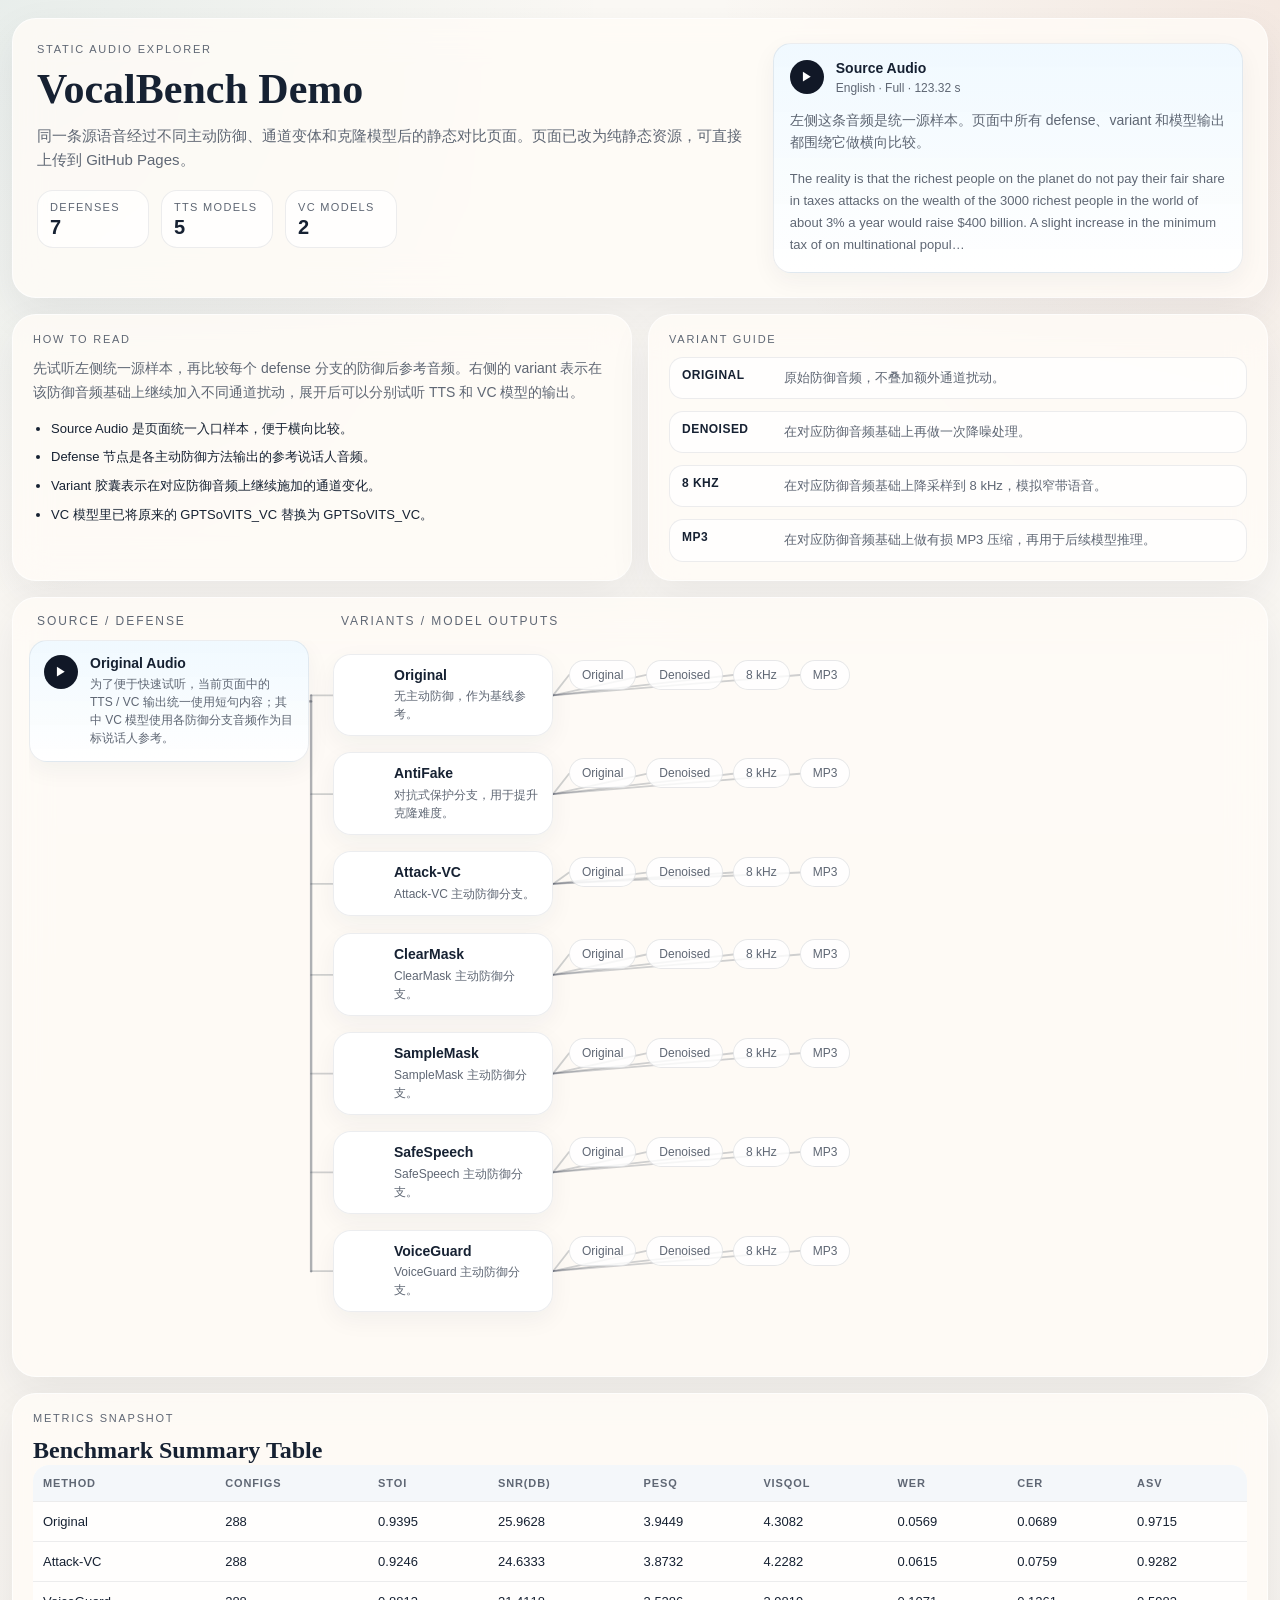
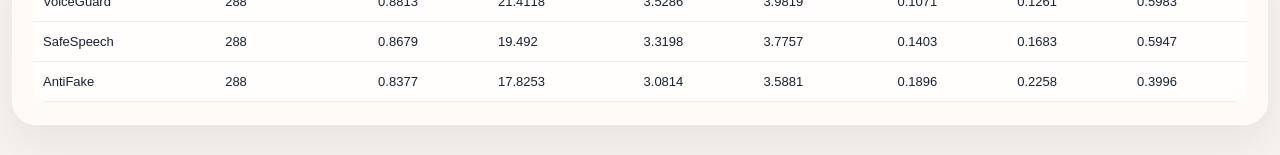
==== static/index.html @ 59e210ca "Move demo site to gh-pages root" ====
<!doctype html>
<html lang="zh-CN">
  <head>
    <meta charset="utf-8" />
    <meta name="viewport" content="width=device-width, initial-scale=1" />
    <title>VocalBench Demo</title>
    <base href="../" />
    <link rel="stylesheet" href="./static/styles.css" />
  </head>
  <body data-pipeline-url="./demo_assets/pipeline.json" data-summary-url="./demo_assets/results_summary.json">
    <div id="app" class="page">
      <div class="loading-shell">Loading VocalBench demo…</div>
    </div>
    <script type="module" src="./static/app.js"></script>
  </body>
</html>
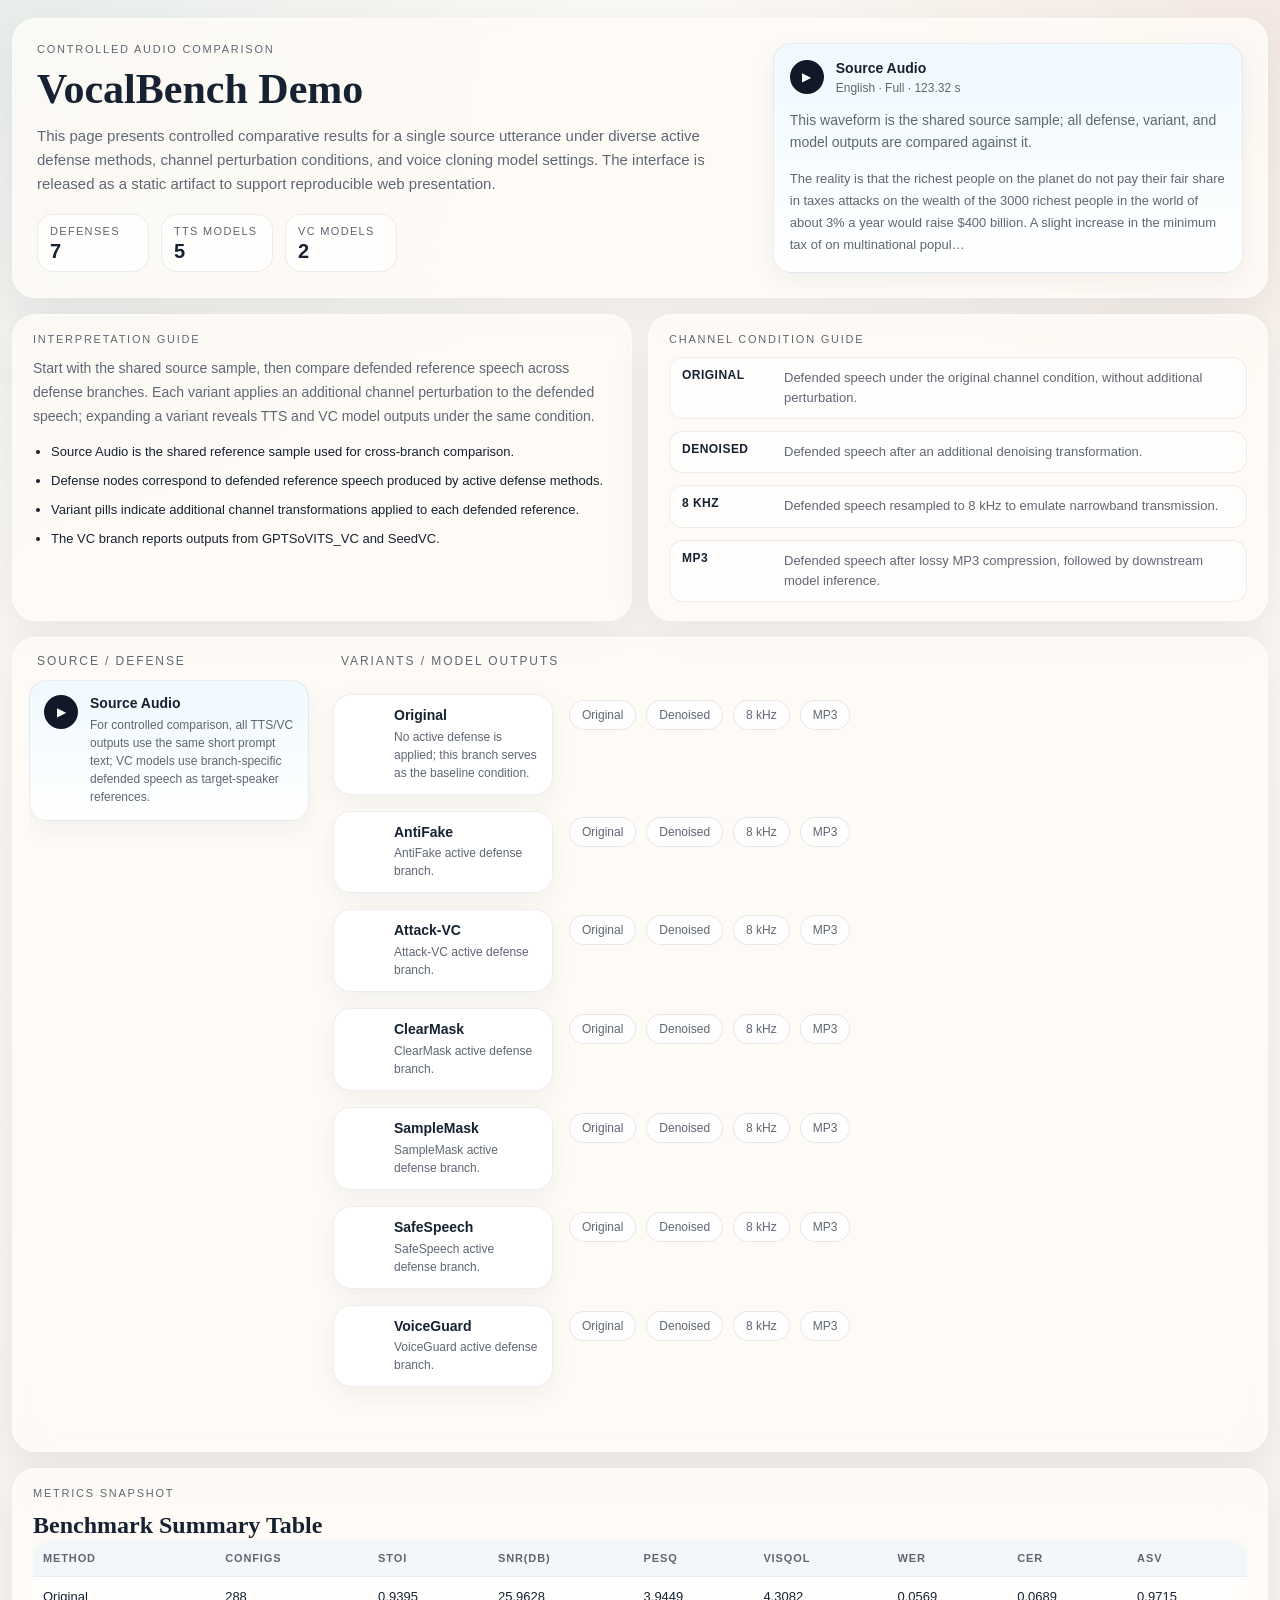
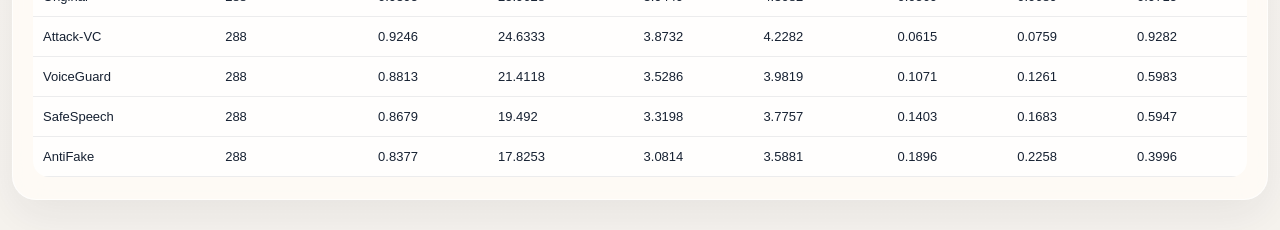
==== commit 7b9f2b51: "Refine demo copy to academic English and remove connector lines" ====
--- a/static/index.html
+++ b/static/index.html
@@ -1,5 +1,5 @@
 <!doctype html>
-<html lang="zh-CN">
+<html lang="en">
   <head>
     <meta charset="utf-8" />
     <meta name="viewport" content="width=device-width, initial-scale=1" />
@@ -9,7 +9,7 @@
   </head>
   <body data-pipeline-url="./demo_assets/pipeline.json" data-summary-url="./demo_assets/results_summary.json">
     <div id="app" class="page">
-      <div class="loading-shell">Loading VocalBench demo…</div>
+      <div class="loading-shell">Loading benchmark interface...</div>
     </div>
     <script type="module" src="./static/app.js"></script>
   </body>
